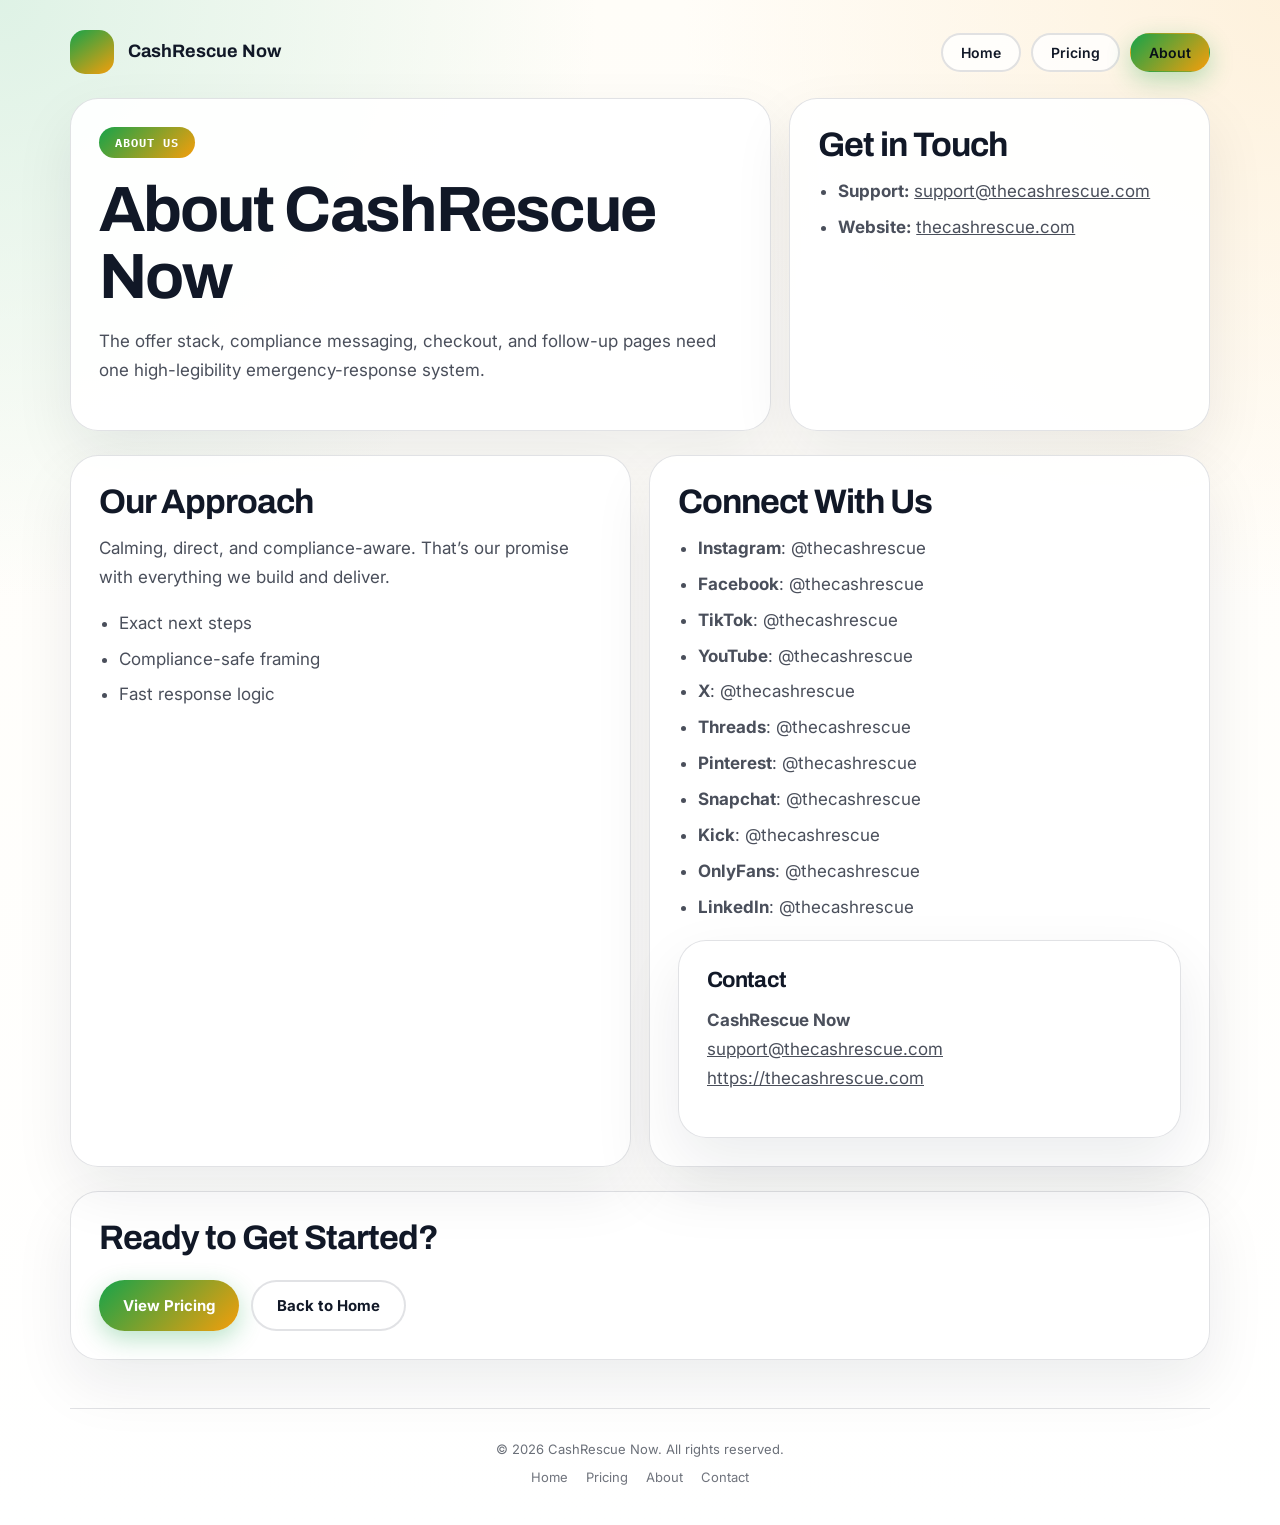
==== channels.html @ e12af83f "Deploy professional site update — 2026-04-03T03:53:13Z" ====
<!doctype html>
<html lang="en">
<head>
  <meta charset="utf-8" />
  <meta name="viewport" content="width=device-width, initial-scale=1" />
  <title>CashRescue Now | About</title>
  <meta name="description" content="The offer stack, compliance messaging, checkout, and follow-up pages need one high-legibility emergency-response system." />
  <meta property="og:title" content="CashRescue Now | About" />
  <meta property="og:description" content="The offer stack, compliance messaging, checkout, and follow-up pages need one high-legibility emergency-response system." />
  <meta property="og:type" content="website" />
  <meta property="og:url" content="https://thecashrescue.com/" />
  <link rel="preconnect" href="https://fonts.googleapis.com" /><link rel="preconnect" href="https://fonts.gstatic.com" crossorigin /><link href="https://fonts.googleapis.com/css2?family=Archivo:wght@400;500;600;700;800&family=Inter:wght@400;500;600;700;800&family=IBM+Plex+Mono:wght@400;500;600;700;800&display=swap" rel="stylesheet" />
  <link rel="stylesheet" href="./styles.css" />
  
</head>
<body>
  <main class="page">
    <header class="header">
      <a class="brand" href="./index.html">
        <span class="brand-mark"></span>
        <span class="brand-copy">
          <strong>CashRescue Now</strong>
        </span>
      </a>
      <nav class="nav">
        <a class='button ghost' href='index.html'>Home</a>
        <a class='button ghost' href='offer.html'>Pricing</a>
        <a class='button primary' href='channels.html'>About</a>
      </nav>
    </header>
    
    <section class="hero">
      <article class="hero-card">
        <div class="eyebrow">About Us</div>
        <h1>About CashRescue Now</h1>
        <p>The offer stack, compliance messaging, checkout, and follow-up pages need one high-legibility emergency-response system.</p>
      </article>
      <aside class="hero-card">
        <h2>Get in Touch</h2>
        <ul>
          <li><strong>Support:</strong> <a href="mailto:support@thecashrescue.com">support@thecashrescue.com</a></li>
          <li><strong>Website:</strong> <a href="https://thecashrescue.com">thecashrescue.com</a></li>
        </ul>
      </aside>
    </section>
    <section class="grid-two" style="margin-top:24px;">
      <section class="panel">
        <h2>Our Approach</h2>
        <p style="margin-top:14px;">Calming, direct, and compliance-aware. That&rsquo;s our promise with everything we build and deliver.</p>
        <ul><li>Exact next steps</li><li>Compliance-safe framing</li><li>Fast response logic</li></ul>
      </section>
      <section class="panel">
        <h2>Connect With Us</h2>
        <ul><li><strong>Instagram</strong>: @thecashrescue</li><li><strong>Facebook</strong>: @thecashrescue</li><li><strong>TikTok</strong>: @thecashrescue</li><li><strong>YouTube</strong>: @thecashrescue</li><li><strong>X</strong>: @thecashrescue</li><li><strong>Threads</strong>: @thecashrescue</li><li><strong>Pinterest</strong>: @thecashrescue</li><li><strong>Snapchat</strong>: @thecashrescue</li><li><strong>Kick</strong>: @thecashrescue</li><li><strong>OnlyFans</strong>: @thecashrescue</li><li><strong>LinkedIn</strong>: @thecashrescue</li></ul>
        <div class="offer-card" style="margin-top:18px;">
          <h3>Contact</h3>
          <p style="margin-top:14px;"><strong>CashRescue Now</strong><br /><a href="mailto:support@thecashrescue.com">support@thecashrescue.com</a><br /><a href="https://thecashrescue.com">https://thecashrescue.com</a></p>
        </div>
      </section>
    </section>
    <section class="panel" style="margin-top:24px;">
      <h2>Ready to Get Started?</h2>
      <div class="actions">
        <a class="button primary" href="./offer.html">View Pricing</a>
        <a class="button ghost" href="./index.html">Back to Home</a>
      </div>
    </section>
    
    <footer class="site-footer">
      <div class="footer-note">&copy; 2026 CashRescue Now. All rights reserved.</div>
      <div class="footer-links">
        <a href="./index.html">Home</a>
        <a href="./offer.html">Pricing</a>
        <a href="./channels.html">About</a>
        <a href='mailto:support@thecashrescue.com'>Contact</a>
      </div>
    </footer>
  </main>
  
</body>
</html>
---- styles.css ----
:root {
  --primary: #16A34A;
  --secondary: #F59E0B;
  --accent: #DC2626;
  --ink: #111827;
  --surface: #FFFFFF;
  --line: rgba(15, 23, 42, 0.12);
  --display: 'Archivo', 'Avenir Next', 'Segoe UI', sans-serif;
  --body: 'Inter', 'Avenir Next', 'Segoe UI', sans-serif;
  --accent-font: 'IBM Plex Mono', 'Avenir Next', 'Segoe UI', sans-serif;
}
* { box-sizing: border-box; }
body {
  margin: 0;
  font-family: var(--body);
  color: var(--ink);
  background:
    radial-gradient(circle at 0% 0%, color-mix(in srgb, var(--primary) 14%, white), transparent 30%),
    radial-gradient(circle at 100% 0%, color-mix(in srgb, var(--secondary) 14%, white), transparent 30%),
    linear-gradient(180deg, #fffdf8, #ffffff);
}
a { color: inherit; }
.page { max-width: 1180px; margin: 0 auto; padding: 24px 20px 40px; }
.header { display: flex; flex-wrap: wrap; align-items: center; justify-content: space-between; gap: 12px; padding: 6px 0 24px; }
.brand { display: flex; align-items: center; gap: 14px; text-decoration: none; }
.brand-mark { width: 44px; height: 44px; border-radius: 15px; background: linear-gradient(145deg, var(--primary), var(--secondary)); flex-shrink: 0; }
.brand-copy strong { display: block; font-family: var(--display); font-size: 18px; line-height: 1.2; }
.nav { display: flex; flex-wrap: wrap; gap: 10px; }
.nav a { border: 1px solid var(--line); border-radius: 999px; padding: 9px 18px; text-decoration: none; font-size: 14px; font-weight: 600; background: rgba(255,255,255,0.84); transition: all 0.2s ease; }
.nav a:hover { background: var(--primary); color: white; border-color: var(--primary); }
.nav a.button.primary { background: linear-gradient(135deg, var(--primary), var(--secondary)); color: #081018; border-color: transparent; }
.hero,
.grid-two,
.grid-three,
.offer-grid { display: grid; gap: 18px; }
.hero { grid-template-columns: minmax(0, 1.25fr) minmax(280px, 0.75fr); align-items: stretch; }
.grid-two { grid-template-columns: repeat(2, minmax(0, 1fr)); }
.grid-three { grid-template-columns: repeat(3, minmax(0, 1fr)); }
.offer-grid { grid-template-columns: repeat(auto-fit, minmax(260px, 1fr)); }
.panel,
.hero-card,
.offer-card { border: 1px solid var(--line); border-radius: 28px; background: rgba(255,255,255,0.92); box-shadow: 0 24px 60px rgba(15,23,42,0.08); }
.hero-card,
.panel,
.offer-card { padding: 28px; }
.offer-card { transition: transform 0.2s ease, box-shadow 0.2s ease; }
.offer-card:hover { transform: translateY(-4px); box-shadow: 0 32px 80px rgba(15,23,42,0.14); }
.eyebrow { display: inline-flex; border-radius: 999px; padding: 8px 16px; background: linear-gradient(135deg, var(--primary), var(--secondary)); color: #fff; font-family: var(--accent-font); font-size: 12px; font-weight: 700; letter-spacing: 0.08em; text-transform: uppercase; }
h1, h2, h3 { margin: 0; font-family: var(--display); line-height: 1.05; letter-spacing: -0.03em; }
h1 { margin-top: 18px; font-size: clamp(36px, 6vw, 64px); max-width: 16ch; }
h2 { font-size: clamp(24px, 4vw, 34px); }
h3 { font-size: 22px; }
p, li { color: color-mix(in srgb, var(--ink) 76%, white); line-height: 1.7; font-size: 17px; }
.actions { display: flex; flex-wrap: wrap; gap: 12px; margin-top: 24px; }
.button { display: inline-flex; align-items: center; justify-content: center; text-decoration: none; border-radius: 999px; padding: 14px 24px; font-weight: 700; font-size: 15px; cursor: pointer; border: none; transition: all 0.2s ease; }
.button.primary { background: linear-gradient(135deg, var(--primary), var(--secondary)); color: #fff; box-shadow: 0 8px 24px color-mix(in srgb, var(--primary) 30%, transparent); }
.button.primary:hover { transform: translateY(-2px); box-shadow: 0 12px 32px color-mix(in srgb, var(--primary) 40%, transparent); }
.button.ghost { border: 2px solid var(--line); background: rgba(255,255,255,0.8); }
.button.ghost:hover { border-color: var(--primary); color: var(--primary); }
.trust-strip { display: flex; flex-wrap: wrap; gap: 18px; justify-content: center; margin-top: 24px; padding: 18px 0; }
.trust-badge { display: flex; align-items: center; gap: 8px; font-size: 15px; font-weight: 600; color: color-mix(in srgb, var(--ink) 80%, white); }
.trust-icon { display: inline-flex; align-items: center; justify-content: center; width: 24px; height: 24px; border-radius: 50%; background: linear-gradient(135deg, var(--primary), var(--secondary)); color: #fff; font-size: 13px; font-weight: 700; }
.price { display: inline-block; margin: 16px 0 12px; padding: 10px 16px; border-radius: 999px; background: linear-gradient(135deg, color-mix(in srgb, var(--primary) 14%, white), color-mix(in srgb, var(--secondary) 14%, white)); font-family: var(--accent-font); font-size: 20px; font-weight: 700; letter-spacing: 0.02em; color: var(--ink); }
.micro { font-size: 13px; color: color-mix(in srgb, var(--ink) 64%, white); }
ul { margin: 14px 0 0; padding-left: 20px; }
li + li { margin-top: 7px; }
.site-footer { margin-top: 48px; padding: 32px 0 0; border-top: 1px solid var(--line); text-align: center; }
.footer-note { font-size: 13px; color: color-mix(in srgb, var(--ink) 62%, white); }
.footer-links { display: flex; flex-wrap: wrap; gap: 18px; justify-content: center; margin-top: 12px; }
.footer-links a { font-size: 13px; color: color-mix(in srgb, var(--ink) 60%, white); text-decoration: none; }
.footer-links a:hover { color: var(--primary); text-decoration: underline; }
.checkout-tier { position: relative; }
.buy-btn { width: 100%; font-size: 16px; padding: 16px 24px; }
.buy-btn:disabled { opacity: 0.6; cursor: not-allowed; }
@media (max-width: 960px) {
  .hero, .grid-two, .grid-three { grid-template-columns: 1fr; }
  h1 { max-width: none; }
}
@media (max-width: 720px) {
  .page { padding: 18px 16px 32px; }
  .hero-card, .panel, .offer-card { padding: 22px; border-radius: 24px; }
  .button { width: 100%; }
  .trust-strip { flex-direction: column; align-items: center; }
}
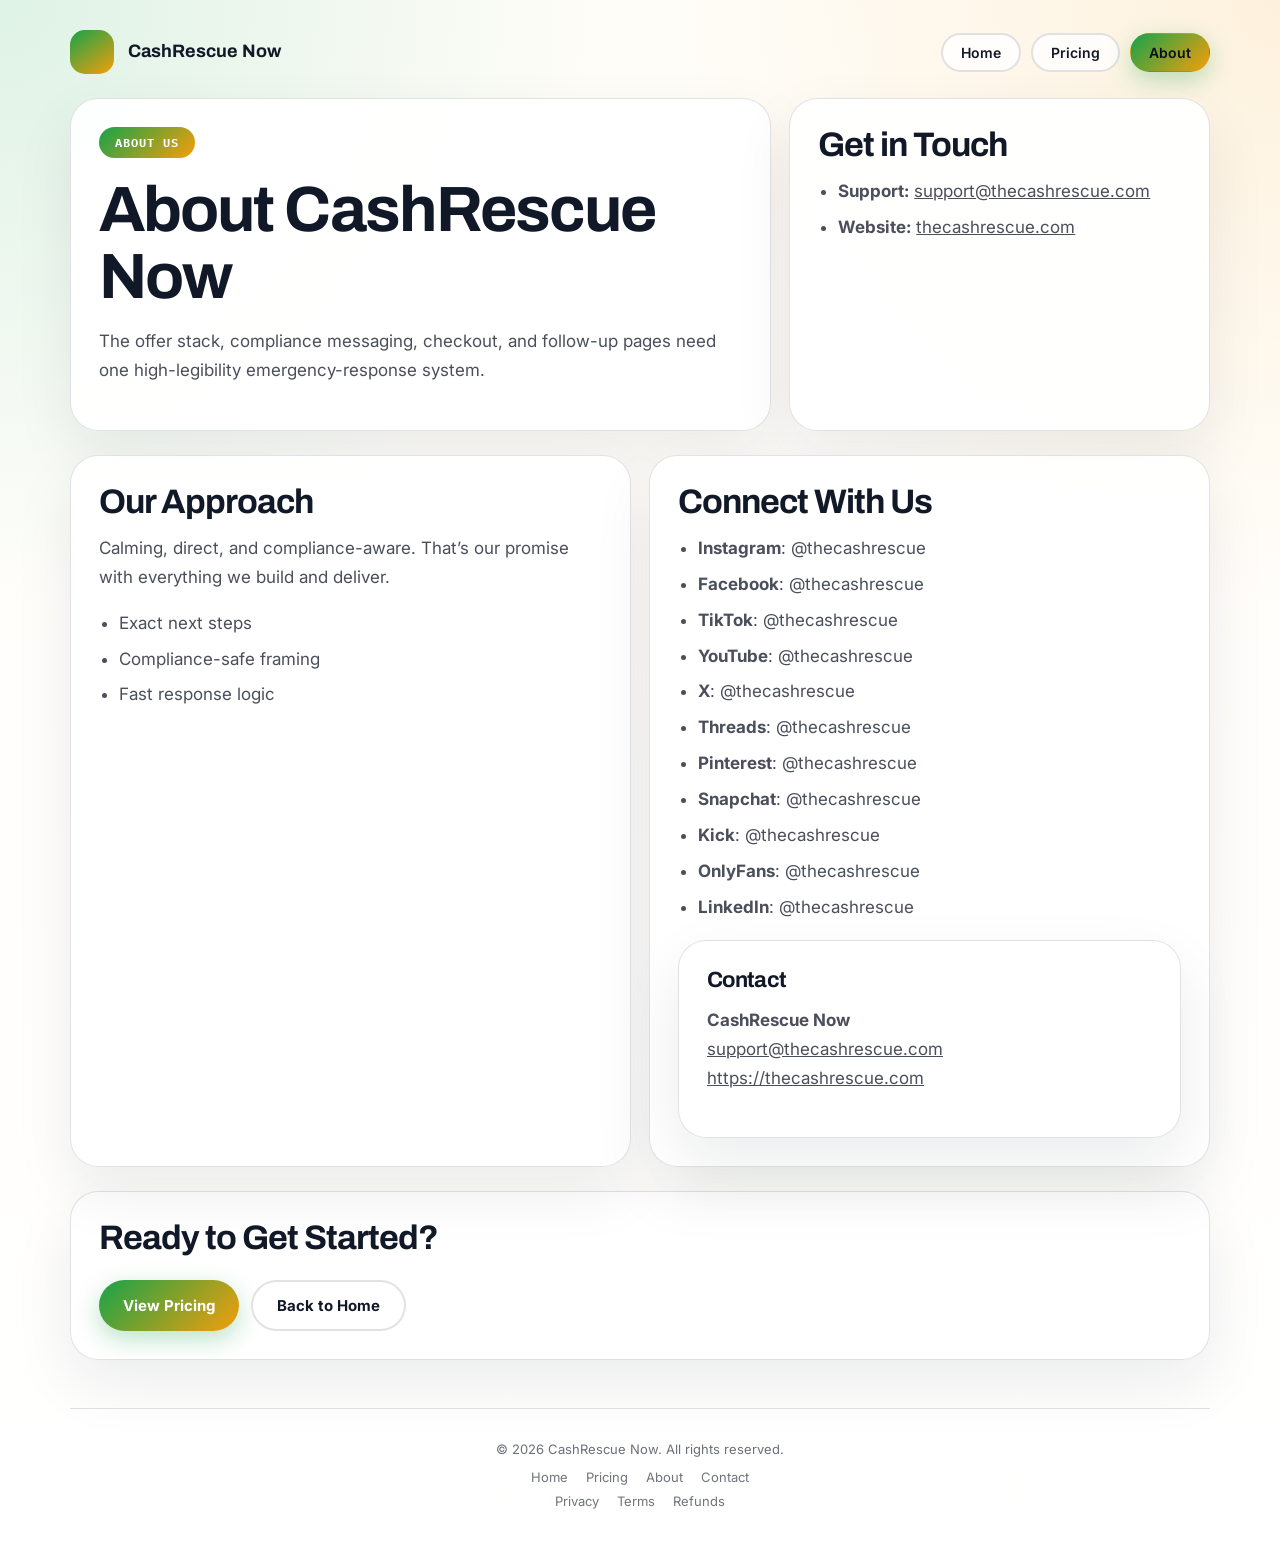
==== commit 28317b53: "Deploy professional site update — 2026-04-03T04:41:56Z" ====
--- a/channels.html
+++ b/channels.html
@@ -74,6 +74,11 @@
         <a href="./channels.html">About</a>
         <a href='mailto:support@thecashrescue.com'>Contact</a>
       </div>
+      <div class="footer-links" style="margin-top:8px;">
+        <a href="./privacy.html">Privacy</a>
+        <a href="./terms.html">Terms</a>
+        <a href="./refunds.html">Refunds</a>
+      </div>
     </footer>
   </main>
   
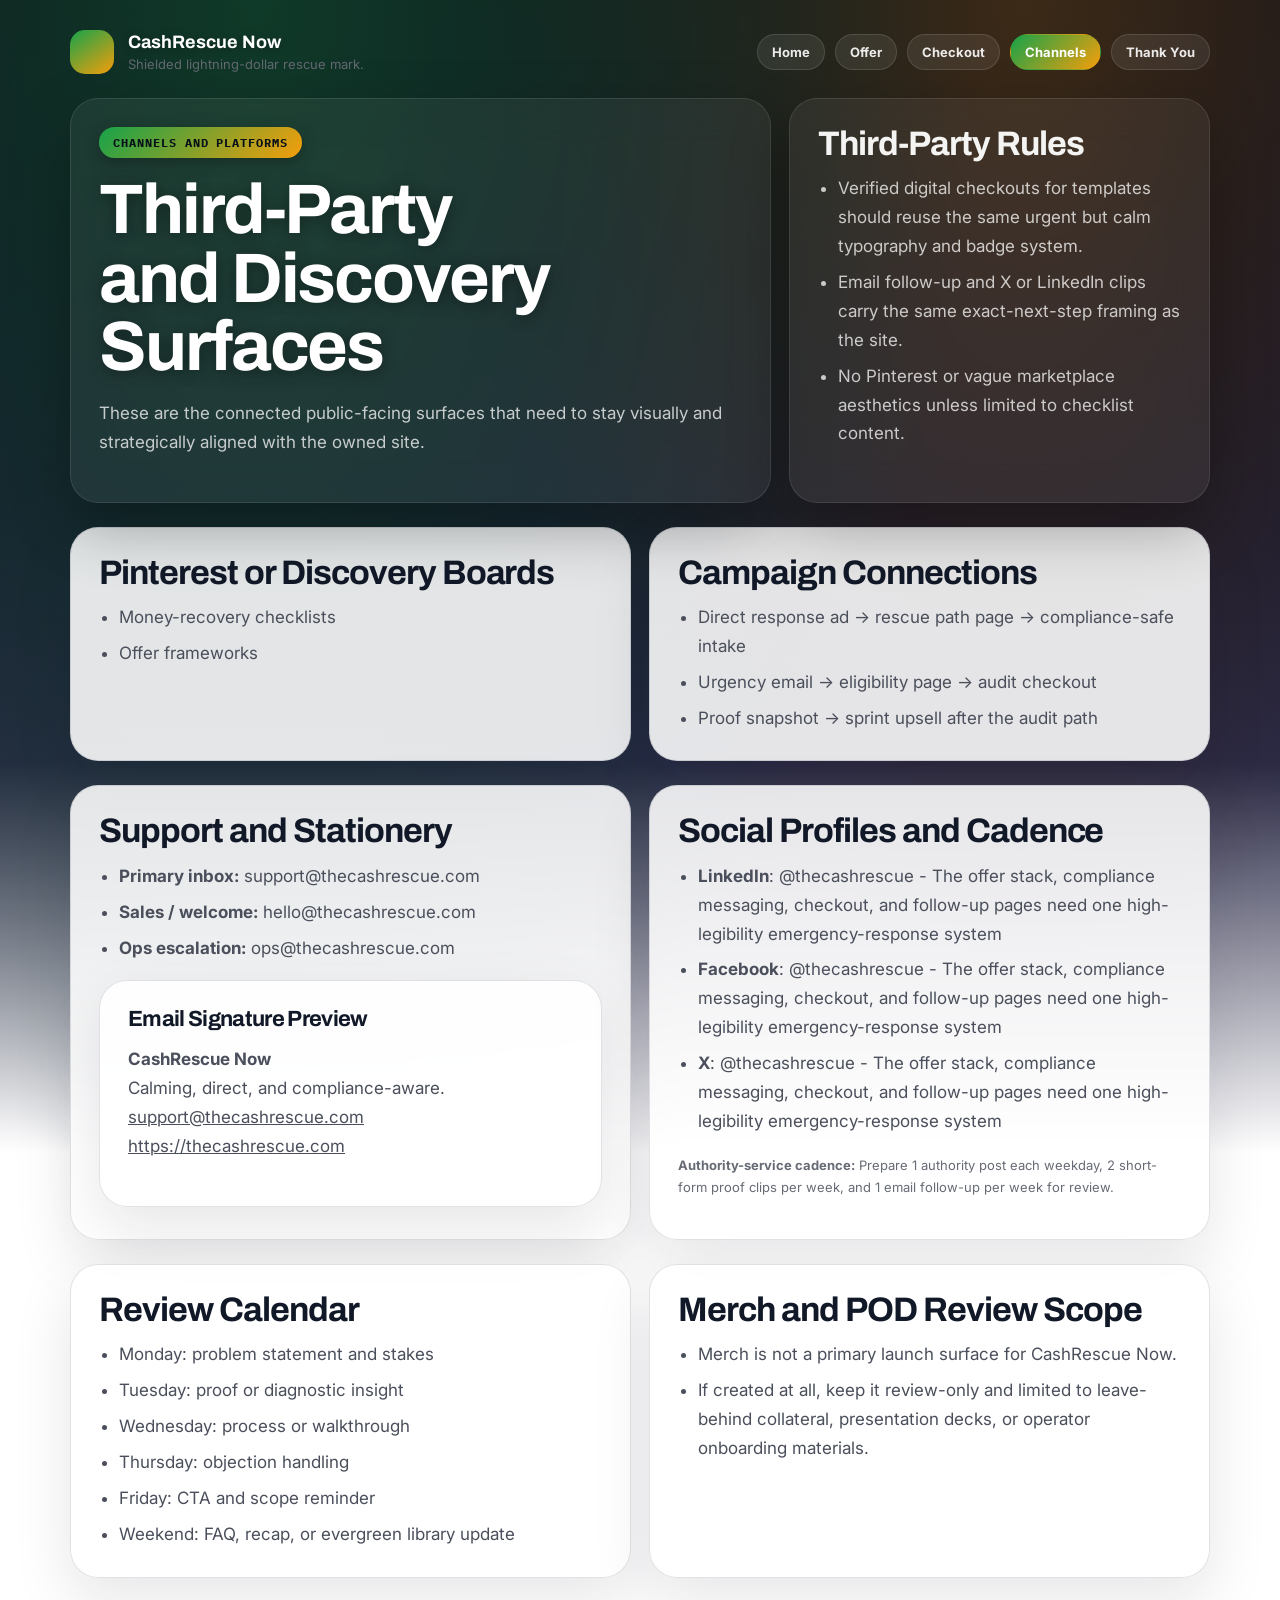
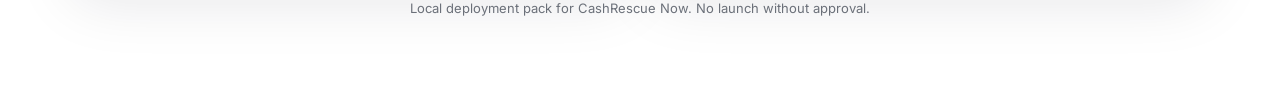
==== commit 3e1a54e7: "Deploy thecashrescue.com — ASI Network site update" ====
--- a/channels.html
+++ b/channels.html
@@ -1,17 +1,11 @@
 <!doctype html>
-<html lang="en">
+<html>
 <head>
   <meta charset="utf-8" />
   <meta name="viewport" content="width=device-width, initial-scale=1" />
-  <title>CashRescue Now | About</title>
-  <meta name="description" content="The offer stack, compliance messaging, checkout, and follow-up pages need one high-legibility emergency-response system." />
-  <meta property="og:title" content="CashRescue Now | About" />
-  <meta property="og:description" content="The offer stack, compliance messaging, checkout, and follow-up pages need one high-legibility emergency-response system." />
-  <meta property="og:type" content="website" />
-  <meta property="og:url" content="https://thecashrescue.com/" />
+  <title>CashRescue Now | Channels</title>
   <link rel="preconnect" href="https://fonts.googleapis.com" /><link rel="preconnect" href="https://fonts.gstatic.com" crossorigin /><link href="https://fonts.googleapis.com/css2?family=Archivo:wght@400;500;600;700;800&family=Inter:wght@400;500;600;700;800&family=IBM+Plex+Mono:wght@400;500;600;700;800&display=swap" rel="stylesheet" />
   <link rel="stylesheet" href="./styles.css" />
-  
 </head>
 <body>
   <main class="page">
@@ -20,67 +14,102 @@
         <span class="brand-mark"></span>
         <span class="brand-copy">
           <strong>CashRescue Now</strong>
+          <span>Shielded lightning-dollar rescue mark.</span>
         </span>
       </a>
       <nav class="nav">
         <a class='button ghost' href='index.html'>Home</a>
-        <a class='button ghost' href='offer.html'>Pricing</a>
-        <a class='button primary' href='channels.html'>About</a>
+        <a class='button ghost' href='offer.html'>Offer</a>
+        <a class='button ghost' href='checkout.html'>Checkout</a>
+        <a class='button primary' href='channels.html'>Channels</a>
+        <a class='button ghost' href='thank-you.html'>Thank You</a>
       </nav>
     </header>
     
     <section class="hero">
       <article class="hero-card">
-        <div class="eyebrow">About Us</div>
-        <h1>About CashRescue Now</h1>
-        <p>The offer stack, compliance messaging, checkout, and follow-up pages need one high-legibility emergency-response system.</p>
+        <div class="eyebrow">Channels and Platforms</div>
+        <h1>Third-Party and Discovery Surfaces</h1>
+        <p>These are the connected public-facing surfaces that need to stay visually and strategically aligned with the owned site.</p>
       </article>
       <aside class="hero-card">
-        <h2>Get in Touch</h2>
-        <ul>
-          <li><strong>Support:</strong> <a href="mailto:support@thecashrescue.com">support@thecashrescue.com</a></li>
-          <li><strong>Website:</strong> <a href="https://thecashrescue.com">thecashrescue.com</a></li>
-        </ul>
+        <h2>Third-Party Rules</h2>
+        <ul><li>Verified digital checkouts for templates should reuse the same urgent but calm typography and badge system.</li><li>Email follow-up and X or LinkedIn clips carry the same exact-next-step framing as the site.</li><li>No Pinterest or vague marketplace aesthetics unless limited to checklist content.</li></ul>
       </aside>
     </section>
     <section class="grid-two" style="margin-top:24px;">
       <section class="panel">
-        <h2>Our Approach</h2>
-        <p style="margin-top:14px;">Calming, direct, and compliance-aware. That&rsquo;s our promise with everything we build and deliver.</p>
-        <ul><li>Exact next steps</li><li>Compliance-safe framing</li><li>Fast response logic</li></ul>
+        <h2>Pinterest or Discovery Boards</h2>
+        <ul><li>Money-recovery checklists</li><li>Offer frameworks</li></ul>
       </section>
       <section class="panel">
-        <h2>Connect With Us</h2>
-        <ul><li><strong>Instagram</strong>: @thecashrescue</li><li><strong>Facebook</strong>: @thecashrescue</li><li><strong>TikTok</strong>: @thecashrescue</li><li><strong>YouTube</strong>: @thecashrescue</li><li><strong>X</strong>: @thecashrescue</li><li><strong>Threads</strong>: @thecashrescue</li><li><strong>Pinterest</strong>: @thecashrescue</li><li><strong>Snapchat</strong>: @thecashrescue</li><li><strong>Kick</strong>: @thecashrescue</li><li><strong>OnlyFans</strong>: @thecashrescue</li><li><strong>LinkedIn</strong>: @thecashrescue</li></ul>
+        <h2>Campaign Connections</h2>
+        <ul><li>Direct response ad -&gt; rescue path page -&gt; compliance-safe intake</li><li>Urgency email -&gt; eligibility page -&gt; audit checkout</li><li>Proof snapshot -&gt; sprint upsell after the audit path</li></ul>
+      </section>
+    </section>
+    <section class="grid-two" style="margin-top:24px;">
+      <section class="panel">
+        <h2>Support and Stationery</h2>
+        <ul>
+          <li><strong>Primary inbox:</strong> support@thecashrescue.com</li>
+          <li><strong>Sales / welcome:</strong> hello@thecashrescue.com</li>
+          <li><strong>Ops escalation:</strong> ops@thecashrescue.com</li>
+        </ul>
         <div class="offer-card" style="margin-top:18px;">
-          <h3>Contact</h3>
-          <p style="margin-top:14px;"><strong>CashRescue Now</strong><br /><a href="mailto:support@thecashrescue.com">support@thecashrescue.com</a><br /><a href="https://thecashrescue.com">https://thecashrescue.com</a></p>
+          <h3>Email Signature Preview</h3>
+          <p style="margin-top:14px;"><strong>CashRescue Now</strong><br />Calming, direct, and compliance-aware.<br /><a href="mailto:support@thecashrescue.com">support@thecashrescue.com</a><br /><a href="https://thecashrescue.com">https://thecashrescue.com</a></p>
         </div>
       </section>
+      <section class="panel">
+        <h2>Social Profiles and Cadence</h2>
+        <ul><li><strong>LinkedIn</strong>: @thecashrescue - The offer stack, compliance messaging, checkout, and follow-up pages need one high-legibility emergency-response system</li><li><strong>Facebook</strong>: @thecashrescue - The offer stack, compliance messaging, checkout, and follow-up pages need one high-legibility emergency-response system</li><li><strong>X</strong>: @thecashrescue - The offer stack, compliance messaging, checkout, and follow-up pages need one high-legibility emergency-response system</li></ul>
+        <p class="micro" style="margin-top:18px;"><strong>Authority-service cadence:</strong> Prepare 1 authority post each weekday, 2 short-form proof clips per week, and 1 email follow-up per week for review.</p>
+      </section>
     </section>
-    <section class="panel" style="margin-top:24px;">
-      <h2>Ready to Get Started?</h2>
-      <div class="actions">
-        <a class="button primary" href="./offer.html">View Pricing</a>
-        <a class="button ghost" href="./index.html">Back to Home</a>
-      </div>
+    <section class="grid-two" style="margin-top:24px;">
+      <section class="panel">
+        <h2>Review Calendar</h2>
+        <ul><li>Monday: problem statement and stakes</li><li>Tuesday: proof or diagnostic insight</li><li>Wednesday: process or walkthrough</li><li>Thursday: objection handling</li><li>Friday: CTA and scope reminder</li><li>Weekend: FAQ, recap, or evergreen library update</li></ul>
+      </section>
+      <section class="panel">
+        <h2>Merch and POD Review Scope</h2>
+        <ul><li>Merch is not a primary launch surface for CashRescue Now.</li><li>If created at all, keep it review-only and limited to leave-behind collateral, presentation decks, or operator onboarding materials.</li></ul>
+      </section>
     </section>
     
-    <footer class="site-footer">
-      <div class="footer-note">&copy; 2026 CashRescue Now. All rights reserved.</div>
-      <div class="footer-links">
-        <a href="./index.html">Home</a>
-        <a href="./offer.html">Pricing</a>
-        <a href="./channels.html">About</a>
-        <a href='mailto:support@thecashrescue.com'>Contact</a>
-      </div>
-      <div class="footer-links" style="margin-top:8px;">
-        <a href="./privacy.html">Privacy</a>
-        <a href="./terms.html">Terms</a>
-        <a href="./refunds.html">Refunds</a>
-      </div>
-    </footer>
+    <div class="footer-note">Local deployment pack for CashRescue Now. No launch without approval.</div>
   </main>
-  
+
+  <!-- ASI Analytics (lightweight, privacy-friendly) -->
+  <script>
+  (function(){
+    var bid = document.body.getAttribute('data-business-id') || 'unknown';
+    var page = location.pathname.split('/').pop() || 'index.html';
+    var key = 'asi_pv_' + bid;
+    try {
+      var data = JSON.parse(localStorage.getItem(key) || '{}');
+      data[page] = (data[page] || 0) + 1;
+      data._total = (data._total || 0) + 1;
+      data._last = new Date().toISOString();
+      data._ref = document.referrer || 'direct';
+      localStorage.setItem(key, JSON.stringify(data));
+    } catch(e) {}
+    // Beacon to analytics endpoint if configured
+    if (window.ASI_ANALYTICS_URL) {
+      var payload = JSON.stringify({
+        business_id: bid,
+        page: page,
+        referrer: document.referrer || 'direct',
+        timestamp: new Date().toISOString(),
+        ua: navigator.userAgent
+      });
+      try {
+        navigator.sendBeacon(window.ASI_ANALYTICS_URL, payload);
+      } catch(e) {
+        // Silent fail — analytics should never break the site
+      }
+    }
+  })();
+  </script>
 </body>
 </html>
--- a/styles.css
+++ b/styles.css
@@ -15,21 +15,21 @@
   margin: 0;
   font-family: var(--body);
   color: var(--ink);
-  background:
-    radial-gradient(circle at 0% 0%, color-mix(in srgb, var(--primary) 14%, white), transparent 30%),
-    radial-gradient(circle at 100% 0%, color-mix(in srgb, var(--secondary) 14%, white), transparent 30%),
-    linear-gradient(180deg, #fffdf8, #ffffff);
+  background: #0d0d1a;
+  background-image:
+    radial-gradient(ellipse at 20% 0%, color-mix(in srgb, var(--primary) 30%, #0d0d1a), transparent 50%),
+    radial-gradient(ellipse at 80% 0%, color-mix(in srgb, var(--secondary) 20%, #0d0d1a), transparent 40%),
+    linear-gradient(180deg, #0d0d1a 0%, #111128 15%, #1a1a35 30%, #2a2a48 45%, var(--surface) 68%, #ffffff 85%);
 }
 a { color: inherit; }
-.page { max-width: 1180px; margin: 0 auto; padding: 24px 20px 40px; }
+.page { max-width: 1180px; margin: 0 auto; padding: 24px 20px 80px; }
 .header { display: flex; flex-wrap: wrap; align-items: center; justify-content: space-between; gap: 12px; padding: 6px 0 24px; }
 .brand { display: flex; align-items: center; gap: 14px; text-decoration: none; }
-.brand-mark { width: 44px; height: 44px; border-radius: 15px; background: linear-gradient(145deg, var(--primary), var(--secondary)); flex-shrink: 0; }
-.brand-copy strong { display: block; font-family: var(--display); font-size: 18px; line-height: 1.2; }
+.brand-mark { width: 44px; height: 44px; border-radius: 15px; background: linear-gradient(145deg, var(--primary), var(--secondary)); }
+.brand-copy strong { display: block; font-family: var(--display); font-size: 18px; line-height: 1; }
+.brand-copy span { display: block; margin-top: 5px; font-size: 13px; color: color-mix(in srgb, var(--ink) 66%, white); }
 .nav { display: flex; flex-wrap: wrap; gap: 10px; }
-.nav a { border: 1px solid var(--line); border-radius: 999px; padding: 9px 18px; text-decoration: none; font-size: 14px; font-weight: 600; background: rgba(255,255,255,0.84); transition: all 0.2s ease; }
-.nav a:hover { background: var(--primary); color: white; border-color: var(--primary); }
-.nav a.button.primary { background: linear-gradient(135deg, var(--primary), var(--secondary)); color: #081018; border-color: transparent; }
+.nav a { border: 1px solid var(--line); border-radius: 999px; padding: 9px 14px; text-decoration: none; font-size: 13px; background: rgba(255,255,255,0.84); }
 .hero,
 .grid-two,
 .grid-three,
@@ -37,49 +37,56 @@
 .hero { grid-template-columns: minmax(0, 1.25fr) minmax(280px, 0.75fr); align-items: stretch; }
 .grid-two { grid-template-columns: repeat(2, minmax(0, 1fr)); }
 .grid-three { grid-template-columns: repeat(3, minmax(0, 1fr)); }
-.offer-grid { grid-template-columns: repeat(auto-fit, minmax(260px, 1fr)); }
+.offer-grid { grid-template-columns: repeat(auto-fit, minmax(240px, 1fr)); }
 .panel,
 .hero-card,
-.offer-card { border: 1px solid var(--line); border-radius: 28px; background: rgba(255,255,255,0.92); box-shadow: 0 24px 60px rgba(15,23,42,0.08); }
+.offer-card { border: 1px solid var(--line); border-radius: 28px; background: rgba(255,255,255,0.88); box-shadow: 0 24px 60px rgba(15,23,42,0.1); }
 .hero-card,
 .panel,
 .offer-card { padding: 28px; }
-.offer-card { transition: transform 0.2s ease, box-shadow 0.2s ease; }
-.offer-card:hover { transform: translateY(-4px); box-shadow: 0 32px 80px rgba(15,23,42,0.14); }
-.eyebrow { display: inline-flex; border-radius: 999px; padding: 8px 16px; background: linear-gradient(135deg, var(--primary), var(--secondary)); color: #fff; font-family: var(--accent-font); font-size: 12px; font-weight: 700; letter-spacing: 0.08em; text-transform: uppercase; }
-h1, h2, h3 { margin: 0; font-family: var(--display); line-height: 1.05; letter-spacing: -0.03em; }
-h1 { margin-top: 18px; font-size: clamp(36px, 6vw, 64px); max-width: 16ch; }
+.eyebrow { display: inline-flex; border-radius: 999px; padding: 8px 14px; background: linear-gradient(135deg, var(--primary), var(--secondary)); color: #081018; font-family: var(--accent-font); font-size: 12px; font-weight: 700; letter-spacing: 0.08em; text-transform: uppercase; }
+h1, h2, h3 { margin: 0; font-family: var(--display); line-height: 0.98; letter-spacing: -0.03em; }
+h1 { margin-top: 18px; font-size: clamp(40px, 7vw, 70px); max-width: 11ch; }
 h2 { font-size: clamp(24px, 4vw, 34px); }
 h3 { font-size: 22px; }
 p, li { color: color-mix(in srgb, var(--ink) 76%, white); line-height: 1.7; font-size: 17px; }
 .actions { display: flex; flex-wrap: wrap; gap: 12px; margin-top: 24px; }
-.button { display: inline-flex; align-items: center; justify-content: center; text-decoration: none; border-radius: 999px; padding: 14px 24px; font-weight: 700; font-size: 15px; cursor: pointer; border: none; transition: all 0.2s ease; }
-.button.primary { background: linear-gradient(135deg, var(--primary), var(--secondary)); color: #fff; box-shadow: 0 8px 24px color-mix(in srgb, var(--primary) 30%, transparent); }
-.button.primary:hover { transform: translateY(-2px); box-shadow: 0 12px 32px color-mix(in srgb, var(--primary) 40%, transparent); }
-.button.ghost { border: 2px solid var(--line); background: rgba(255,255,255,0.8); }
-.button.ghost:hover { border-color: var(--primary); color: var(--primary); }
-.trust-strip { display: flex; flex-wrap: wrap; gap: 18px; justify-content: center; margin-top: 24px; padding: 18px 0; }
-.trust-badge { display: flex; align-items: center; gap: 8px; font-size: 15px; font-weight: 600; color: color-mix(in srgb, var(--ink) 80%, white); }
-.trust-icon { display: inline-flex; align-items: center; justify-content: center; width: 24px; height: 24px; border-radius: 50%; background: linear-gradient(135deg, var(--primary), var(--secondary)); color: #fff; font-size: 13px; font-weight: 700; }
-.price { display: inline-block; margin: 16px 0 12px; padding: 10px 16px; border-radius: 999px; background: linear-gradient(135deg, color-mix(in srgb, var(--primary) 14%, white), color-mix(in srgb, var(--secondary) 14%, white)); font-family: var(--accent-font); font-size: 20px; font-weight: 700; letter-spacing: 0.02em; color: var(--ink); }
+.button { display: inline-flex; align-items: center; justify-content: center; text-decoration: none; border-radius: 999px; padding: 14px 18px; font-weight: 700; }
+.button.primary { background: linear-gradient(135deg, var(--primary), var(--secondary)); color: #081018; }
+.button.ghost { border: 1px solid var(--line); }
+.meta { display: grid; gap: 12px; grid-template-columns: repeat(3, minmax(0, 1fr)); margin-top: 24px; }
+.meta-card { border-radius: 18px; padding: 16px; background: color-mix(in srgb, var(--surface) 92%, white); border: 1px solid var(--line); }
+.meta-card strong { display: block; font-family: var(--display); font-size: 15px; margin-bottom: 6px; }
+.price { display: inline-block; margin: 16px 0 12px; padding: 8px 12px; border-radius: 999px; background: color-mix(in srgb, var(--accent) 18%, white); font-family: var(--accent-font); font-size: 14px; font-weight: 700; letter-spacing: 0.08em; text-transform: uppercase; }
 .micro { font-size: 13px; color: color-mix(in srgb, var(--ink) 64%, white); }
 ul { margin: 14px 0 0; padding-left: 20px; }
 li + li { margin-top: 7px; }
-.site-footer { margin-top: 48px; padding: 32px 0 0; border-top: 1px solid var(--line); text-align: center; }
-.footer-note { font-size: 13px; color: color-mix(in srgb, var(--ink) 62%, white); }
-.footer-links { display: flex; flex-wrap: wrap; gap: 18px; justify-content: center; margin-top: 12px; }
-.footer-links a { font-size: 13px; color: color-mix(in srgb, var(--ink) 60%, white); text-decoration: none; }
-.footer-links a:hover { color: var(--primary); text-decoration: underline; }
-.checkout-tier { position: relative; }
-.buy-btn { width: 100%; font-size: 16px; padding: 16px 24px; }
-.buy-btn:disabled { opacity: 0.6; cursor: not-allowed; }
+.footer-note { margin-top: 22px; font-size: 13px; text-align: center; color: color-mix(in srgb, var(--ink) 62%, white); }
 @media (max-width: 960px) {
-  .hero, .grid-two, .grid-three { grid-template-columns: 1fr; }
+  .hero, .grid-two, .grid-three, .meta { grid-template-columns: 1fr; }
   h1 { max-width: none; }
 }
 @media (max-width: 720px) {
-  .page { padding: 18px 16px 32px; }
+  .page { padding: 18px 16px 72px; }
   .hero-card, .panel, .offer-card { padding: 22px; border-radius: 24px; }
   .button { width: 100%; }
-  .trust-strip { flex-direction: column; align-items: center; }
 }
+
+/* ── Dark hero treatment (particles visible) ── */
+.page { position: relative; z-index: 2; }
+.header { position: relative; z-index: 3; }
+.header .brand-copy strong { color: #fff; text-shadow: 0 1px 8px rgba(0,0,0,0.3); }
+.header .nav a { background: rgba(255,255,255,0.08); color: rgba(255,255,255,0.9); border-color: rgba(255,255,255,0.12); }
+.header .nav a:hover { background: var(--primary); color: #fff; border-color: var(--primary); }
+.header .nav a.button.primary { background: linear-gradient(135deg, var(--primary), var(--secondary)); color: #fff; border-color: transparent; }
+.hero-card { background: rgba(255,255,255,0.06); backdrop-filter: blur(20px); -webkit-backdrop-filter: blur(20px); border-color: rgba(255,255,255,0.1); box-shadow: 0 24px 60px rgba(0,0,0,0.3); }
+.hero-card h1 { color: #fff; text-shadow: 0 2px 16px rgba(0,0,0,0.4); }
+.hero-card h2, .hero-card h3 { color: rgba(255,255,255,0.95); }
+.hero-card p, .hero-card li { color: rgba(255,255,255,0.75) !important; }
+.hero-card .eyebrow { box-shadow: 0 4px 16px rgba(0,0,0,0.3); }
+.hero-card .button.ghost { color: rgba(255,255,255,0.9); border-color: rgba(255,255,255,0.2); background: rgba(255,255,255,0.06); }
+.hero-card .button.ghost:hover { border-color: var(--primary); color: #fff; background: rgba(255,255,255,0.1); }
+.hero-card a { color: rgba(255,255,255,0.85); }
+.hero-card ul { padding-left: 20px; }
+.trust-strip { background: rgba(255,255,255,0.04); border-radius: 16px; margin-left: -8px; margin-right: -8px; padding: 18px 24px; backdrop-filter: blur(8px); -webkit-backdrop-filter: blur(8px); }
+.trust-badge { color: rgba(255,255,255,0.85); }
